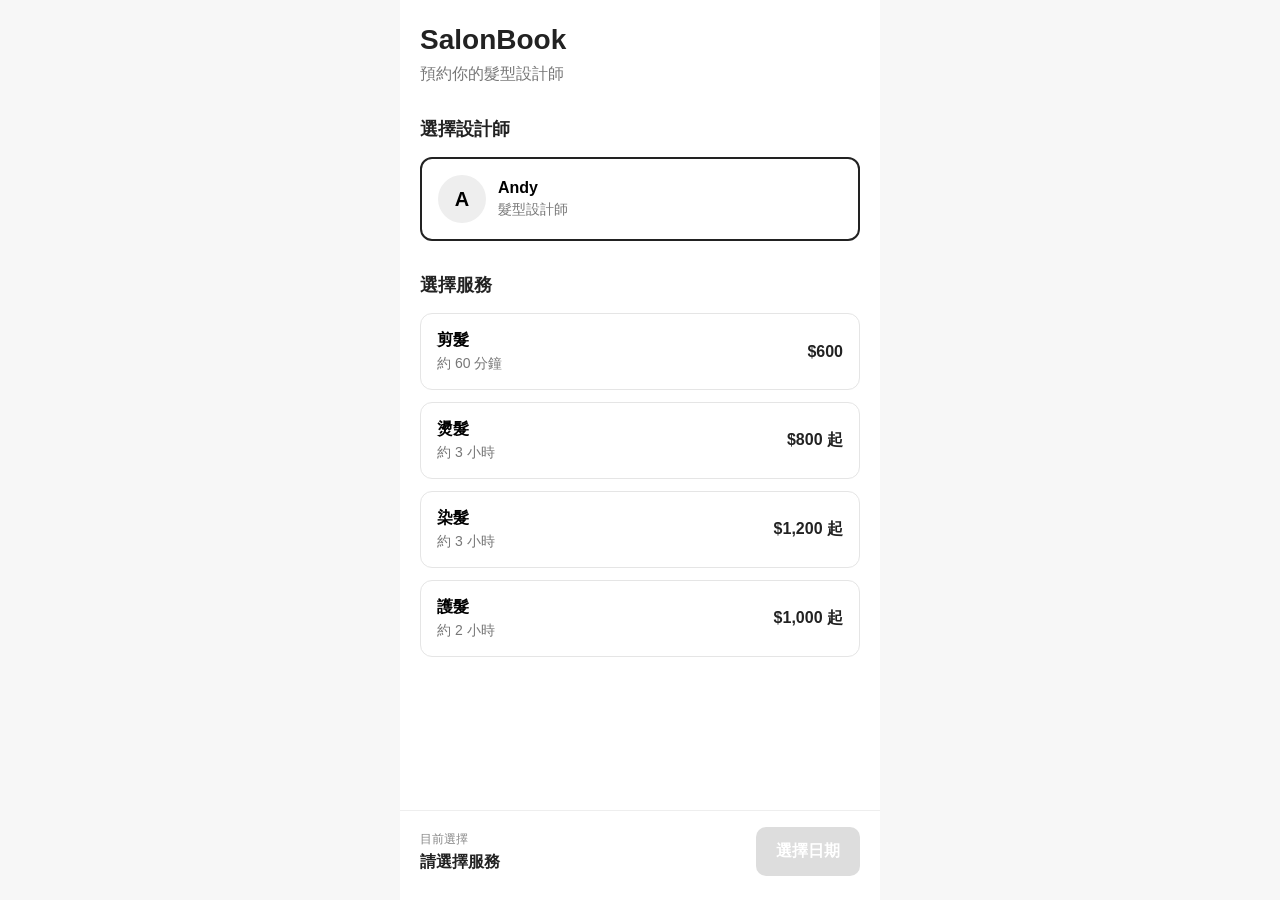
==== frontend/index.html @ e234675f "Initial SalonBook MVP" ====
<!DOCTYPE html>
<html lang="zh-TW">
<head>
    <meta charset="UTF-8">
    <meta name="viewport" content="width=device-width, initial-scale=1.0">

    <title>SalonBook</title>

    <link rel="stylesheet" href="style.css">
</head>

<body>
    <main class="container">

        <!-- Step 1：選擇服務 -->
        <div id="service-page" class="page">

            <header class="header">
                <h1>SalonBook</h1>
                <p>預約你的髮型設計師</p>
            </header>

            <section class="section">
                <h2>選擇設計師</h2>

                <div class="staff-list">
                    <button class="staff-card selected" data-staff="andy" type="button">
                        <div class="avatar">A</div>

                        <div>
                            <strong>Andy</strong>
                            <span>髮型設計師</span>
                        </div>
                    </button>
                </div>
            </section>

            <section class="section">
                <h2>選擇服務</h2>

                <div class="service-list">

                    <button
                        class="service-card"
                        data-service="cut"
                        data-price="600"
                        data-duration="60"
                        type="button"
                    >
                        <div>
                            <strong>剪髮</strong>
                            <span>約 60 分鐘</span>
                        </div>

                        <span class="price">$600</span>
                    </button>

                    <button
                        class="service-card"
                        data-service="perm"
                        data-price="800"
                        data-duration="180"
                        type="button"
                    >
                        <div>
                            <strong>燙髮</strong>
                            <span>約 3 小時</span>
                        </div>

                        <span class="price">$800 起</span>
                    </button>

                    <button
                        class="service-card"
                        data-service="color"
                        data-price="1200"
                        data-duration="180"
                        type="button"
                    >
                        <div>
                            <strong>染髮</strong>
                            <span>約 3 小時</span>
                        </div>

                        <span class="price">$1,200 起</span>
                    </button>

                    <button
                        class="service-card"
                        data-service="care"
                        data-price="1000"
                        data-duration="120"
                        type="button"
                    >
                        <div>
                            <strong>護髮</strong>
                            <span>約 2 小時</span>
                        </div>

                        <span class="price">$1,000 起</span>
                    </button>

                </div>
            </section>

        </div>


        <!-- Step 2：選擇日期與時間 -->
        <div id="datetime-page" class="page hidden">

            <header class="page-header">
                <button 
                    id="back-button" 
                    class="back-button" 
                    type="button">
                    ←
                </button>

                <div>
                    <h1>選擇預約時間</h1>
                    <p id="booking-service-summary"></p>
                </div>
            </header>

            <section class="section">

                <div class="calendar-header">
                    <button id="previous-month" class="month-button" type="button">
                        ‹
                    </button>

                    <h2 id="calendar-title"></h2>

                    <button id="next-month" class="month-button" type="button">
                        ›
                    </button>
                </div>

                <div class="weekdays">
                    <span>日</span>
                    <span>一</span>
                    <span>二</span>
                    <span>三</span>
                    <span>四</span>
                    <span>五</span>
                    <span>六</span>
                </div>

                <div id="calendar" class="calendar"></div>

            </section>

            <section id="time-section" class="section hidden">

                <h2 id="selected-date-title">
                    選擇時段
                </h2>

                <div id="time-slots" class="time-slots"></div>

            </section>

        </div>


        <!-- Step 3：確認預約 -->
        <div id="booking-page" class="page hidden">

            <header class="page-header">
                <button 
                    id="booking-back-button" 
                    class="back-button"
                    type="button">
                    ←
                </button>

                <div>
                    <h1>確認預約</h1>
                    <p>確認預約內容並填寫聯絡資料</p>
                </div>
            </header>

            <section class="section">

                <div class="booking-summary-card">

                    <div class="booking-summary-row">
                        <span>設計師</span>
                        <strong>Andy</strong>
                    </div>

                    <div class="booking-summary-row">
                        <span>服務</span>
                        <strong id="confirm-service"></strong>
                    </div>

                    <div class="booking-summary-row">
                        <span>日期</span>
                        <strong id="confirm-date"></strong>
                    </div>

                    <div class="booking-summary-row">
                        <span>時間</span>
                        <strong id="confirm-time"></strong>
                    </div>

                    <div class="booking-summary-row">
                        <span>預估時間</span>
                        <strong id="confirm-duration"></strong>
                    </div>

                    <div class="booking-summary-row price-row">
                        <span>價格</span>
                        <strong id="confirm-price"></strong>
                    </div>

                </div>

            </section>


            <section class="section">

                <h2>聯絡資料</h2>

                <div class="form-group">
                    <label for="customer-name">
                        姓名
                    </label>

                    <input
                        id="customer-name"
                        type="text"
                        placeholder="請輸入姓名"
                    >
                </div>

                <div class="form-group">
                    <label for="customer-phone">
                        手機號碼
                    </label>

                    <input
                        id="customer-phone"
                        type="tel"
                        inputmode="tel"
                        placeholder="09xxxxxxxx"
                    >
                </div>

            </section>

        </div>


        <!-- Step 4：預約申請完成 -->
        <div id="success-page" class="page hidden">

            <div class="success-content">

                <div class="success-icon">
                    ✓
                </div>

                <h1>預約申請已送出</h1>

                <p>
                    目前尚未完成預約，
                    <br>
                    請等待設計師確認。
                </p>

                <div class="status-badge">
                    等待設計師確認
                </div>


                <div class="booking-summary-card success-summary">

                    <div class="booking-summary-row">
                        <span>設計師</span>
                        <strong>Andy</strong>
                    </div>

                    <div class="booking-summary-row">
                        <span>服務</span>
                        <strong id="success-service"></strong>
                    </div>

                    <div class="booking-summary-row">
                        <span>日期</span>
                        <strong id="success-date"></strong>
                    </div>

                    <div class="booking-summary-row">
                        <span>時間</span>
                        <strong id="success-time"></strong>
                    </div>

                    <div class="booking-summary-row">
                        <span>價格</span>
                        <strong id="success-price"></strong>
                    </div>

                </div>

                <p class="notification-message">
                    設計師確認後，我們會透過 LINE 通知你。
                </p>

            </div>

        </div>

        <!-- 共用 Bottom Bar -->
        <div class="bottom-bar">

            <div>
                <span class="summary-label">目前選擇</span>
                <strong id="summary">請選擇服務</strong>
            </div>

            <button
                id="next-button"
                class="next-button"
                type="button"
                disabled
            >
                選擇日期
            </button>

        </div>

    </main>

    <script src="app.js"></script>
</body>
</html>
---- frontend/style.css ----
* {
    box-sizing: border-box;
}

body {
    margin: 0;
    font-family:
        -apple-system,
        BlinkMacSystemFont,
        "Segoe UI",
        "Noto Sans TC",
        sans-serif;

    background: #f7f7f7;
    color: #222;
}

button {
    font: inherit;
}

.container {
    max-width: 480px;
    min-height: 100vh;

    margin: 0 auto;
    padding: 24px 20px 120px;

    background: white;
}

.header {
    margin-bottom: 32px;
}

.header h1 {
    margin: 0;
    font-size: 28px;
}

.header p {
    margin: 8px 0 0;
    color: #777;
}

.section {
    margin-bottom: 32px;
}

.section h2 {
    margin-bottom: 16px;
    font-size: 18px;
}

.staff-list,
.service-list {
    display: flex;
    flex-direction: column;
    gap: 12px;
}

.staff-card,
.service-card {
    width: 100%;

    display: flex;
    align-items: center;

    padding: 16px;

    border: 1px solid #e5e5e5;
    border-radius: 12px;

    background: white;
    text-align: left;

    cursor: pointer;
}

.staff-card {
    gap: 12px;
}

.staff-card.selected,
.service-card.selected {
    border: 2px solid #222;
}

.avatar {
    width: 48px;
    height: 48px;

    display: flex;
    align-items: center;
    justify-content: center;

    border-radius: 50%;

    background: #eee;
    font-size: 20px;
    font-weight: 600;
}

.staff-card div:last-child,
.service-card div {
    display: flex;
    flex-direction: column;
    gap: 4px;
}

.staff-card span,
.service-card span {
    color: #777;
    font-size: 14px;
}

.service-card {
    justify-content: space-between;
}

.service-card .price {
    color: #222;
    font-size: 16px;
    font-weight: 600;
}

.bottom-bar {
    position: fixed;

    left: 50%;
    bottom: 0;

    width: 100%;
    max-width: 480px;

    transform: translateX(-50%);

    display: flex;
    align-items: center;
    justify-content: space-between;

    padding: 16px 20px 24px;

    border-top: 1px solid #eee;

    background: white;
}

.bottom-bar > div {
    display: flex;
    flex-direction: column;
    gap: 4px;
}

.summary-label {
    color: #888;
    font-size: 12px;
}

.next-button {
    padding: 14px 20px;

    border: none;
    border-radius: 10px;

    background: #222;
    color: white;

    font-weight: 600;
    cursor: pointer;
}

.next-button:disabled {
    background: #ddd;
    cursor: not-allowed;
}

.hidden {
    display: none !important;
}


/* -------------------------
   Page header
------------------------- */

.page-header {
    display: flex;
    align-items: center;
    gap: 16px;

    margin-bottom: 32px;
}

.page-header h1 {
    margin: 0;
    font-size: 22px;
}

.page-header p {
    margin: 4px 0 0;

    color: #777;
    font-size: 14px;
}

.back-button,
.month-button {
    border: none;
    background: transparent;

    cursor: pointer;
}

.back-button {
    font-size: 24px;
}


/* -------------------------
   Calendar
------------------------- */

.calendar-header {
    display: flex;
    align-items: center;
    justify-content: space-between;

    margin-bottom: 20px;
}

.calendar-header h2 {
    margin: 0;
}

.month-button {
    width: 40px;
    height: 40px;

    border-radius: 50%;

    font-size: 28px;
}

.month-button:hover {
    background: #f3f3f3;
}

.weekdays,
.calendar {
    display: grid;
    grid-template-columns: repeat(7, 1fr);
}

.weekdays {
    margin-bottom: 8px;

    color: #999;
    font-size: 13px;

    text-align: center;
}

.calendar {
    gap: 6px;
}

.calendar-day {
    aspect-ratio: 1;

    display: flex;
    align-items: center;
    justify-content: center;

    border: none;
    border-radius: 50%;

    background: transparent;

    cursor: pointer;
}

.calendar-day:hover:not(:disabled) {
    background: #f2f2f2;
}

.calendar-day.selected {
    background: #222;
    color: white;
}

.calendar-day:disabled {
    color: #ccc;
    cursor: default;
}

.calendar-empty {
    aspect-ratio: 1;
}


/* -------------------------
   Time slots
------------------------- */

.time-slots {
    display: grid;
    grid-template-columns: repeat(3, 1fr);

    gap: 10px;
}

.time-slot {
    padding: 14px 8px;

    border: 1px solid #ddd;
    border-radius: 10px;

    background: white;

    cursor: pointer;
}

.time-slot:hover {
    border-color: #222;
}

.time-slot.selected {
    border-color: #222;

    background: #222;
    color: white;
}

/* -------------------------
   Booking summary
------------------------- */

.booking-summary-card {
    padding: 4px 18px;

    border: 1px solid #e8e8e8;
    border-radius: 14px;

    background: #fafafa;
}

.booking-summary-row {
    display: flex;
    align-items: center;
    justify-content: space-between;

    padding: 16px 0;

    border-bottom: 1px solid #e8e8e8;
}

.booking-summary-row:last-child {
    border-bottom: none;
}

.booking-summary-row span {
    color: #777;
}

.price-row strong {
    font-size: 18px;
}


/* -------------------------
   Form
------------------------- */

.form-group {
    display: flex;
    flex-direction: column;

    gap: 8px;

    margin-bottom: 20px;
}

.form-group label {
    font-size: 14px;
    font-weight: 600;
}

.form-group input {
    width: 100%;

    padding: 15px 14px;

    border: 1px solid #ddd;
    border-radius: 10px;

    outline: none;

    font-size: 16px;
}

.form-group input:focus {
    border-color: #222;
}


/* -------------------------
   Success
------------------------- */

.success-content {
    padding-top: 48px;

    text-align: center;
}

.success-icon {
    width: 64px;
    height: 64px;

    display: flex;
    align-items: center;
    justify-content: center;

    margin: 0 auto 20px;

    border-radius: 50%;

    background: #222;
    color: white;

    font-size: 32px;
}

.success-content h1 {
    margin-bottom: 12px;

    font-size: 24px;
}

.success-content > p {
    color: #777;

    line-height: 1.6;
}

.status-badge {
    display: inline-block;

    margin: 8px 0 28px;
    padding: 8px 14px;

    border-radius: 999px;

    background: #f1f1f1;

    font-size: 14px;
    font-weight: 600;
}

.success-summary {
    margin-top: 8px;

    text-align: left;
}

.notification-message {
    margin-top: 24px;
}
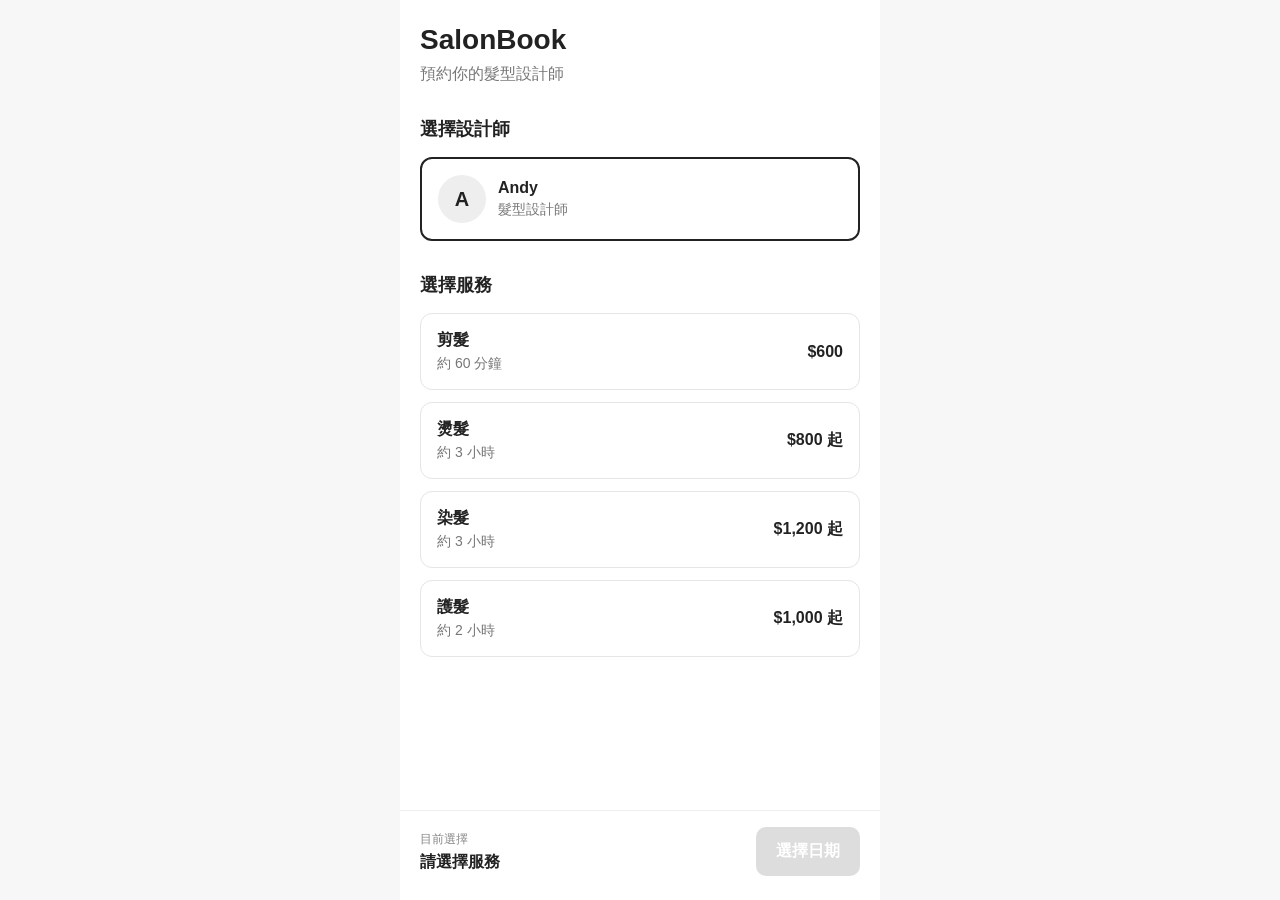
==== commit a04bff00: "Initialize LIFF SDK" ====
--- a/frontend/index.html
+++ b/frontend/index.html
@@ -334,6 +334,11 @@
 
     </main>
 
+    <script
+        charset="utf-8"
+        src="https://static.line-scdn.net/liff/edge/2/sdk.js"
+    ></script>
+
     <script src="app.js"></script>
 </body>
 </html>
--- a/frontend/style.css
+++ b/frontend/style.css
@@ -16,7 +16,12 @@
 }
 
 button {
+    color: inherit;
     font: inherit;
+}
+
+a {
+    text-decoration: none;
 }
 
 .container {
@@ -72,6 +77,7 @@
     border-radius: 12px;
 
     background: white;
+    color: #222;
     text-align: left;
 
     cursor: pointer;
@@ -106,6 +112,11 @@
     display: flex;
     flex-direction: column;
     gap: 4px;
+}
+
+.staff-card strong,
+.service-card strong {
+    color: #222;
 }
 
 .staff-card span,
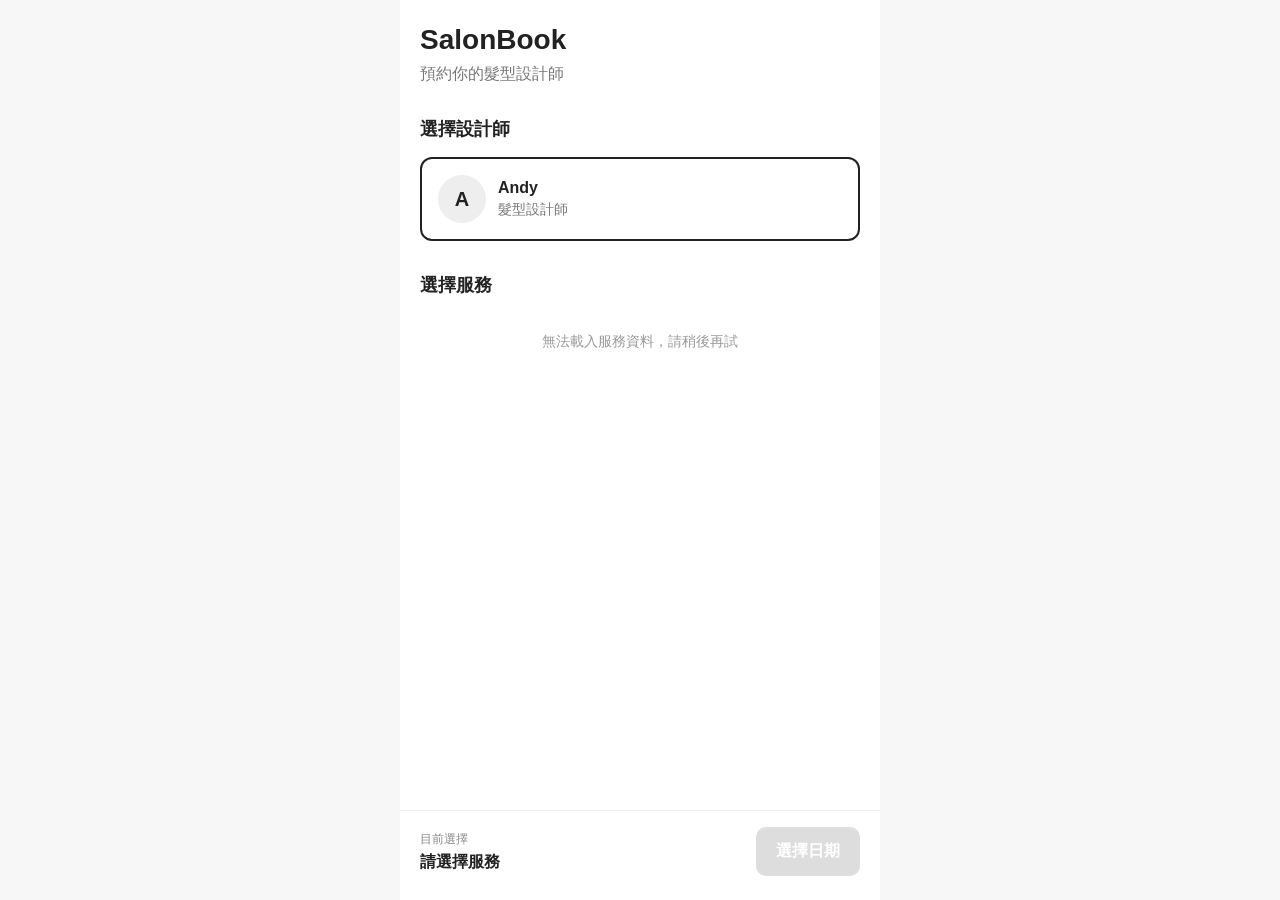
==== commit 0f1e1a78: "feat: add service management" ====
--- a/frontend/index.html
+++ b/frontend/index.html
@@ -38,68 +38,8 @@
             <section class="section">
                 <h2>選擇服務</h2>
 
-                <div class="service-list">
-
-                    <button
-                        class="service-card"
-                        data-service="cut"
-                        data-price="600"
-                        data-duration="60"
-                        type="button"
-                    >
-                        <div>
-                            <strong>剪髮</strong>
-                            <span>約 60 分鐘</span>
-                        </div>
-
-                        <span class="price">$600</span>
-                    </button>
-
-                    <button
-                        class="service-card"
-                        data-service="perm"
-                        data-price="800"
-                        data-duration="180"
-                        type="button"
-                    >
-                        <div>
-                            <strong>燙髮</strong>
-                            <span>約 3 小時</span>
-                        </div>
-
-                        <span class="price">$800 起</span>
-                    </button>
-
-                    <button
-                        class="service-card"
-                        data-service="color"
-                        data-price="1200"
-                        data-duration="180"
-                        type="button"
-                    >
-                        <div>
-                            <strong>染髮</strong>
-                            <span>約 3 小時</span>
-                        </div>
-
-                        <span class="price">$1,200 起</span>
-                    </button>
-
-                    <button
-                        class="service-card"
-                        data-service="care"
-                        data-price="1000"
-                        data-duration="120"
-                        type="button"
-                    >
-                        <div>
-                            <strong>護髮</strong>
-                            <span>約 2 小時</span>
-                        </div>
-
-                        <span class="price">$1,000 起</span>
-                    </button>
-
+                <div id="service-list" class="service-list">
+                    <p class="loading">載入中...</p>
                 </div>
             </section>
 
--- a/frontend/style.css
+++ b/frontend/style.css
@@ -135,6 +135,15 @@
     font-weight: 600;
 }
 
+.service-list .loading,
+.service-list .empty {
+    margin: 0;
+    padding: 20px;
+    text-align: center;
+    color: #999;
+    font-size: 14px;
+}
+
 .bottom-bar {
     position: fixed;
 
@@ -301,6 +310,7 @@
 }
 
 .calendar-day:disabled {
+    background: #f0f0f0;
     color: #ccc;
     cursor: default;
 }
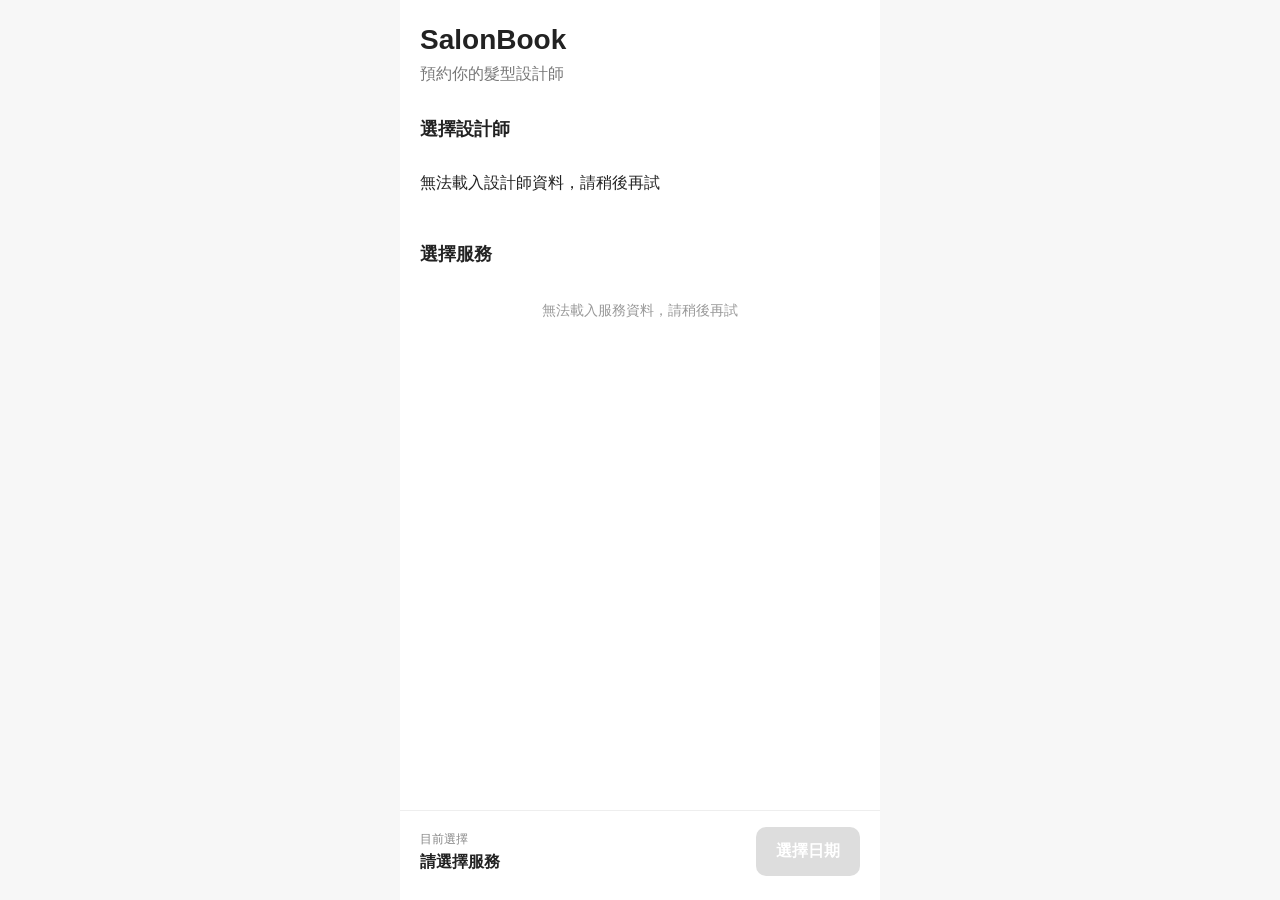
==== commit 472f53fd: "add multi-staff booking support" ====
--- a/frontend/index.html
+++ b/frontend/index.html
@@ -23,15 +23,8 @@
             <section class="section">
                 <h2>選擇設計師</h2>
 
-                <div class="staff-list">
-                    <button class="staff-card selected" data-staff="andy" type="button">
-                        <div class="avatar">A</div>
-
-                        <div>
-                            <strong>Andy</strong>
-                            <span>髮型設計師</span>
-                        </div>
-                    </button>
+                <div id="staff-list" class="staff-list">
+                    <p class="loading">載入中...</p>
                 </div>
             </section>
 
@@ -127,7 +120,7 @@
 
                     <div class="booking-summary-row">
                         <span>設計師</span>
-                        <strong>Andy</strong>
+                        <strong id="confirm-staff"></strong>
                     </div>
 
                     <div class="booking-summary-row">
@@ -220,7 +213,7 @@
 
                     <div class="booking-summary-row">
                         <span>設計師</span>
-                        <strong>Andy</strong>
+                        <strong id="success-staff"></strong>
                     </div>
 
                     <div class="booking-summary-row">
